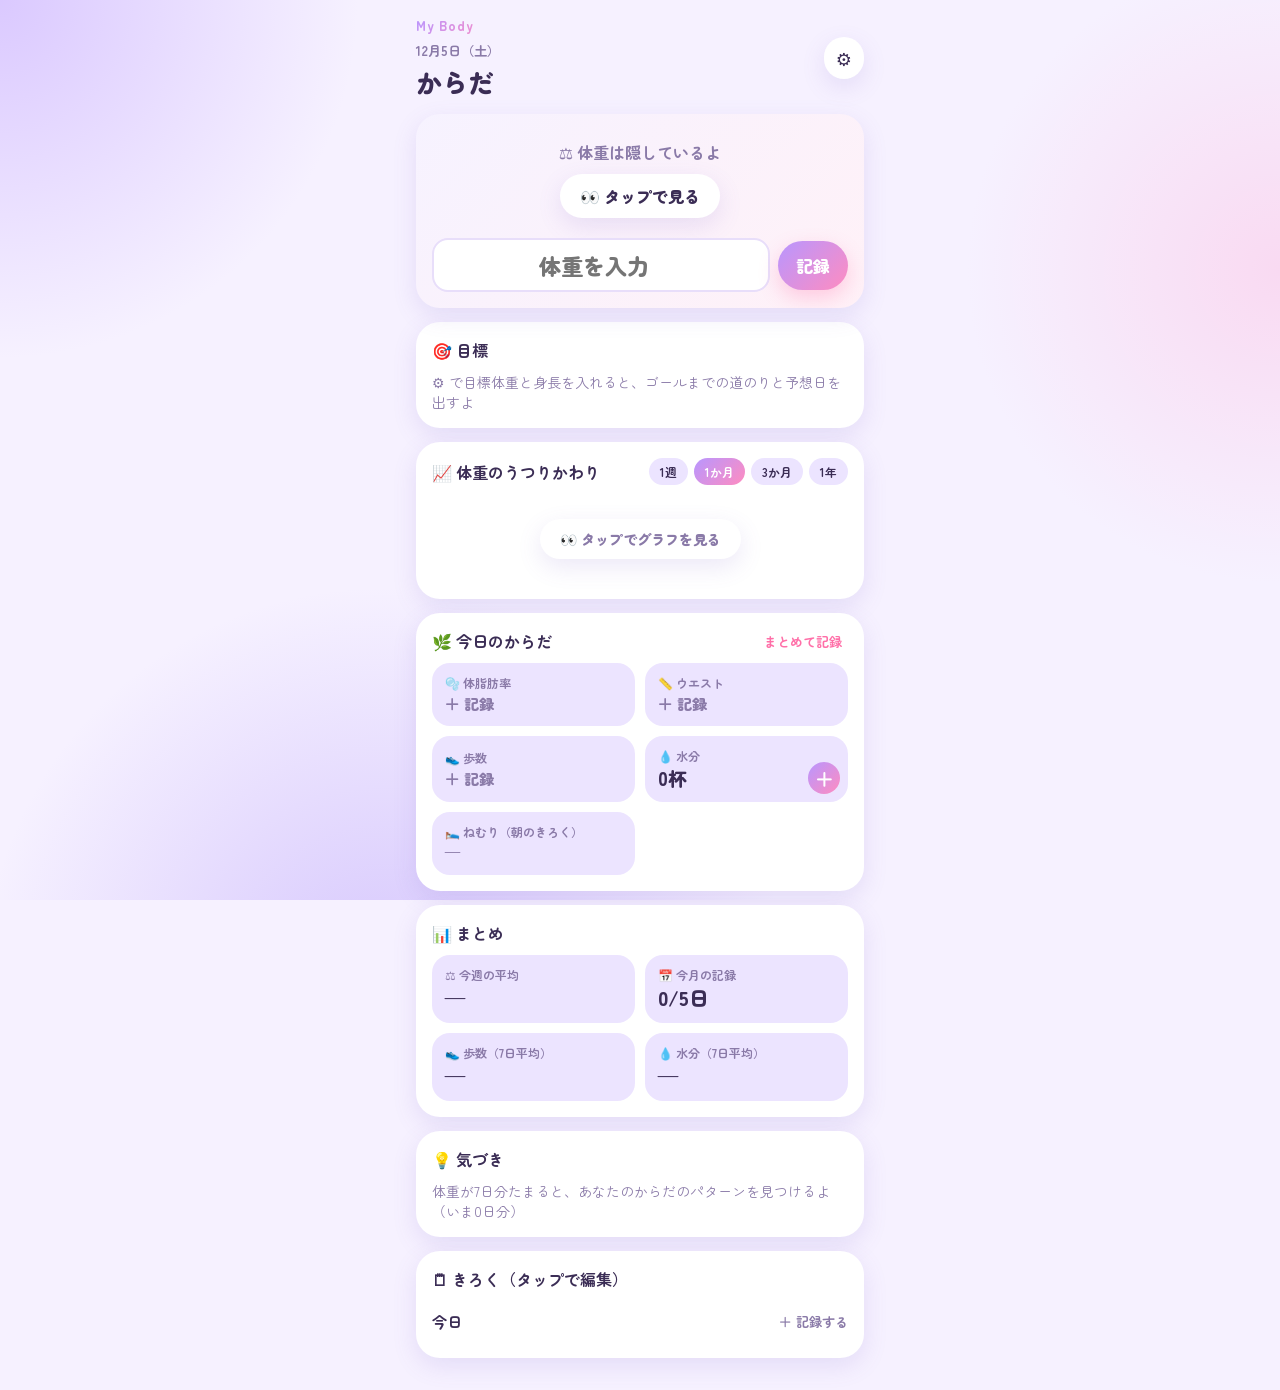
==== body.html @ db5a4a41 "Add body tab: weight tracking, goal forecast, chart, body log, period forecast Co-Authored-By: Claud" ====
<!doctype html>
<html lang="ja">
<head>
<meta charset="utf-8">
<meta name="viewport" content="width=device-width, initial-scale=1, viewport-fit=cover">
<title>からだ</title>
<link rel="preconnect" href="https://fonts.googleapis.com">
<link rel="preconnect" href="https://fonts.gstatic.com" crossorigin>
<link href="https://fonts.googleapis.com/css2?family=Zen+Maru+Gothic:wght@500;700;900&display=swap" rel="stylesheet">
<link rel="stylesheet" href="shared.css">
<style>
.hbtn{background:var(--surface);border-radius:999px;padding:8px 12px;box-shadow:var(--shadow);font-size:18px}
/* 今日の体重 */
.hero{text-align:center;position:relative;overflow:hidden}
.hero::before{content:"";position:absolute;inset:0;background:var(--grad);opacity:.12}
.hero > *{position:relative}
.wbig{font-size:52px;font-weight:900;line-height:1.1;font-variant-numeric:tabular-nums}
.wbig small{font-size:18px;color:var(--sub);margin-left:4px}
.wsub{display:flex;justify-content:center;gap:14px;flex-wrap:wrap;font-size:13px;font-weight:700;color:var(--sub);margin-top:6px}
.wsub b{color:var(--ink)}
.down{color:var(--ok)!important} .up{color:var(--warn)!important}
.hidden-box{padding:10px 0 4px}
.hidden-box p{margin:0 0 10px;font-weight:700;color:var(--sub)}
.peek{background:var(--surface);border-radius:999px;padding:10px 20px;font-weight:900;box-shadow:var(--shadow)}
.entry{display:flex;gap:8px;align-items:center;margin-top:16px}
.entry .step{width:46px;height:46px;flex:none;border-radius:50%;background:var(--surface);font-size:22px;font-weight:900;box-shadow:var(--shadow)}
.entry input{flex:1;min-width:0;text-align:center;font-size:22px;font-weight:900;border:2px solid var(--line);border-radius:16px;padding:9px;background:var(--surface);outline:none}
.entry input:focus{border-color:var(--accent)}
.entry .big{width:auto;padding:12px 18px;flex:none}
.recorded{margin-top:10px;font-size:13px;font-weight:700;color:var(--ok)}

/* 目標 */
.goalbar{height:12px;background:var(--line);border-radius:999px;overflow:hidden;margin:8px 0}
.goalbar i{display:block;height:100%;background:var(--grad);border-radius:999px}
.gline{display:flex;justify-content:space-between;font-size:13px;font-weight:700;color:var(--sub)}
.gnote{font-size:14px;font-weight:700;margin-top:8px}
.bmi{display:inline-block;background:var(--c3);border-radius:999px;padding:3px 10px;font-size:12px;font-weight:700;margin-left:6px}

/* グラフ */
.ranges{display:flex;gap:6px}
.ranges button{background:var(--c1);border-radius:999px;padding:5px 11px;font-size:12px;font-weight:700}
.ranges button.on{background:var(--grad);color:#fff}
.chart svg{width:100%;height:auto;display:block}
.chart text{font-family:inherit;font-size:10px;fill:var(--sub);font-weight:700}
.legend{display:flex;gap:12px;font-size:11px;color:var(--sub);font-weight:700;margin-top:4px}
.legend i{display:inline-block;width:14px;height:4px;border-radius:2px;vertical-align:middle;margin-right:4px}

/* 今日のからだ */
.btiles{display:grid;grid-template-columns:1fr 1fr;gap:10px}
.btile{background:var(--c1);border-radius:18px;padding:11px 13px;text-align:left;position:relative}
.btile small{color:var(--sub);font-weight:700;font-size:12px;display:block}
.btile b{font-size:19px;font-weight:900}
.btile b.none{color:var(--sub);font-size:15px}
.btile .plus{position:absolute;right:8px;bottom:8px;width:32px;height:32px;border-radius:50%;background:var(--grad);color:#fff;font-weight:900;font-size:18px}

.ins{background:var(--c1);border-radius:14px;padding:10px 12px;font-size:14px;font-weight:700;margin-bottom:8px;line-height:1.5}
.ins:last-child{margin-bottom:0}
.hist .row{cursor:pointer}
.hist .v{font-size:13px;color:var(--sub);font-weight:700;text-align:right}

.fl{display:flex;justify-content:space-between;align-items:center;gap:10px;padding:10px 0;border-bottom:1px dashed var(--line);font-weight:700;font-size:15px}
.fl.col{flex-direction:column;align-items:stretch}
.fl input{border:2px solid var(--line);border-radius:12px;padding:8px 10px;background:transparent;font-size:16px;outline:none;width:110px;text-align:right}
.fl input[type=text]{width:100%;text-align:left}
.fl input:focus{border-color:var(--accent)}
.numw{display:flex;align-items:center;gap:6px;color:var(--sub)}
.setrow{display:flex;justify-content:space-between;align-items:center;padding:12px 0;border-bottom:1px dashed var(--line);font-weight:700}
.setrow small{display:block;color:var(--sub);font-size:12px;font-weight:500}
.tog{width:52px;height:30px;border-radius:999px;background:var(--line);position:relative;flex:none;transition:background .2s}
.tog::after{content:"";position:absolute;top:3px;left:3px;width:24px;height:24px;border-radius:50%;background:#fff;transition:transform .2s;box-shadow:0 1px 3px rgba(0,0,0,.2)}
.tog.on{background:var(--pink)}
.tog.on::after{transform:translateX(22px)}
.danger{width:100%;margin-top:10px;padding:12px;color:var(--warn);font-weight:700}
.sheet h4{margin:18px 0 6px;font-size:14px;color:var(--sub)}
</style>
</head>
<body>
<div class="wrap">
  <header>
    <div><div class="brand">My Body</div><small id="date"></small><h1>からだ</h1></div>
    <button id="setBtn" class="hbtn" aria-label="設定">⚙️</button>
  </header>

  <section class="card hero" id="hero"></section>
  <section class="card mini" id="goal"></section>
  <section class="card mini">
    <h3>📈 体重のうつりかわり <span class="ranges" id="ranges"></span></h3>
    <div class="chart" id="chart"></div>
  </section>
  <section class="card mini">
    <h3>🌿 今日のからだ <button class="link" data-edit="today">まとめて記録</button></h3>
    <div class="btiles" id="btiles"></div>
  </section>
  <section class="card mini" id="period" hidden></section>
  <section class="card mini" id="summary"></section>
  <section class="card mini" id="insight"></section>
  <section class="card mini hist">
    <h3>🗒 きろく（タップで編集）</h3>
    <div id="hist"></div>
  </section>
</div>

<!-- 1日の記録 -->
<div id="editSheet" class="sheet-wrap" hidden>
  <div class="sheet">
    <h3 id="editTitle">きろく</h3>
    <div id="editForm"></div>
    <button id="editSave" class="big" style="margin-top:16px">保存</button>
  </div>
</div>

<!-- 設定 -->
<div id="setSheet" class="sheet-wrap" hidden>
  <div class="sheet">
    <h3>⚙️ からだの設定</h3>
    <div class="fl"><span>📏 身長<small style="display:block;color:var(--sub);font-size:12px">BMIの計算に使うよ</small></span><span class="numw"><input type="number" inputmode="decimal" step="0.1" id="sHeight" placeholder="160">cm</span></div>
    <div class="fl"><span>🎯 目標体重</span><span class="numw"><input type="number" inputmode="decimal" step="0.1" id="sGoal" placeholder="50.0">kg</span></div>
    <div class="setrow"><span>👀 数字をふだん隠す<small>オンにすると、タップしたときだけ体重が見える</small></span><button class="tog" id="sHide"></button></div>
    <h4>記録する項目</h4>
    <div id="sFields"></div>
    <h4>データ</h4>
    <button class="pill" id="csvBtn" style="width:100%;padding:12px">📤 からだの記録を書き出す（CSV）</button>
    <button id="setSave" class="big" style="margin-top:16px">保存</button>
  </div>
</div>

<div id="toast" class="toast"></div>

<script src="shared.js"></script>
<script>
const S_KEY = 'body:settings', R_KEY = 'body:records';
const FIELDS = [
  { k: 'fat', label: '体脂肪率', icon: '🫧', unit: '%', step: '0.1', type: 'num', ph: '25.0' },
  { k: 'waist', label: 'ウエスト', icon: '📏', unit: 'cm', step: '0.5', type: 'num', ph: '65' },
  { k: 'steps', label: '歩数', icon: '👟', unit: '歩', step: '100', type: 'num', ph: '8000' },
  { k: 'water', label: '水分', icon: '💧', unit: '杯', step: '1', type: 'count' },
  { k: 'period', label: '生理', icon: '🌸', type: 'pick', opts: ['なし', '少なめ', 'ふつう', '多め'], emo: ['⚪️', '🌸', '🌺', '🌹'] },
  { k: 'memo', label: 'メモ', icon: '✏️', type: 'text', ph: '例：外食が多かった' }
];
const DEF = { height: null, goal: null, goalFrom: null, hide: true, fields: ['fat', 'waist', 'steps', 'water', 'memo'] };
const settings = () => Object.assign({}, DEF, load(S_KEY, {}));
const recs = () => load(R_KEY, {});
const mrecs = () => load('morning:records', {});
const fieldOn = k => settings().fields.includes(k);

// 日付の計算
const parseKey = k => { const [y, m, d] = k.split('-').map(Number); return new Date(y, m - 1, d).getTime(); };
const addKey = (k, n) => { const d = new Date(parseKey(k)); d.setDate(d.getDate() + n); return dayKey(d); };
const diffDays = (a, b) => Math.round((parseKey(b) - parseKey(a)) / DAY);
const md = k => { const [, m, d] = k.split('-').map(Number); return `${m}/${d}`; };

// 体重は朝のきろく（morning:records）と同じ場所に入れる
const weightOf = k => { const m = mrecs()[k]; return m && m.weight != null ? +m.weight : null; };
function setWeight(k, w) {
  const all = mrecs(), r = all[k] || {};
  if (w == null || isNaN(w)) delete r.weight; else r.weight = Math.round(w * 10) / 10;
  all[k] = r; store('morning:records', all);
}
const weightKeys = () => Object.keys(mrecs()).filter(k => weightOf(k) != null).sort();
function avg7(k) { const a = []; for (let i = 0; i < 7; i++) { const w = weightOf(addKey(k, -i)); if (w != null) a.push(w); } return a.length ? avg(a) : null; }
function avgRange(from, to) { const a = []; for (let i = from; i <= to; i++) { const w = weightOf(keyOf(-i)); if (w != null) a.push(w); } return a.length ? avg(a) : null; }
function lastWeight() { const ks = weightKeys(); return ks.length ? { k: ks[ks.length - 1], w: weightOf(ks[ks.length - 1]) } : null; }
// ここ14日の流れ（1日あたり何kg）
function slope() {
  const p = [];
  for (let i = 0; i < 14; i++) { const w = weightOf(keyOf(-i)); if (w != null) p.push([-i, w]); }
  if (p.length < 5) return null;
  const mx = avg(p.map(x => x[0])), my = avg(p.map(x => x[1]));
  const num = p.reduce((a, [x, y]) => a + (x - mx) * (y - my), 0), den = p.reduce((a, [x]) => a + (x - mx) ** 2, 0);
  return den ? num / den : null;
}

// 隠す・見せる
let revealed = false;
const hidden = () => settings().hide && !revealed;
const fmtW = w => w == null ? '—' : hidden() ? '••.•' : w.toFixed(1);
function reveal(v) { revealed = v; render(); }
document.addEventListener('visibilitychange', () => { if (document.hidden) revealed = false; });

// ---------- 今日の体重 ----------
function renderHero() {
  const s = settings(), w = weightOf(today()), lw = lastWeight();
  const prev = (() => { for (let i = 1; i < 30; i++) { const x = weightOf(keyOf(-i)); if (x != null) return x; } return null; })();
  let html = '';
  if (hidden()) {
    html = `<div class="hidden-box"><p>⚖️ 体重は隠しているよ ${w != null ? '・ 今日は記録ずみ ✓' : ''}</p><button class="peek" data-act="peek">👀 タップで見る</button></div>`;
  } else if (w != null || lw) {
    const cur = w != null ? w : lw.w, a7 = avg7(today());
    const d = w != null && prev != null ? Math.round((w - prev) * 10) / 10 : null;
    let bmi = '';
    if (s.height) { const b = cur / ((s.height / 100) ** 2); bmi = `<span class="bmi">BMI ${b.toFixed(1)}（${b < 18.5 ? 'やせ' : b < 25 ? 'ふつう' : '高め'}）</span>`; }
    html = `<div class="wbig">${cur.toFixed(1)}<small>kg</small></div>
      <div class="wsub">${w == null ? `<span>${md(lw.k)}の記録</span>` : ''}${d != null ? `<span>前回より <b class="${d < 0 ? 'down' : d > 0 ? 'up' : ''}">${d > 0 ? '+' : ''}${d.toFixed(1)}</b></span>` : ''}
      ${a7 != null ? `<span>7日平均 <b>${a7.toFixed(1)}</b></span>` : ''}</div>${bmi ? `<div style="margin-top:6px">${bmi}</div>` : ''}
      ${s.hide ? '<button class="link" data-act="hide" style="margin-top:8px">🙈 隠す</button>' : ''}`;
  } else html = '<p class="muted" style="padding:8px 0">はじめての体重を記録しよう⚖️</p>';
  const val = hidden() ? null : w != null ? w : lw ? lw.w : null;
  html += `<div class="entry">
    ${hidden() ? '' : '<button class="step" data-step="-0.1">−</button>'}
    <input type="number" inputmode="decimal" step="0.1" id="wIn" placeholder="${hidden() ? '体重を入力' : '52.0'}" value="${val != null ? val.toFixed(1) : ''}">
    ${hidden() ? '' : '<button class="step" data-step="0.1">＋</button>'}
    <button class="big" id="wSave">${w != null ? '更新' : '記録'}</button></div>`;
  if (w != null) html += '<div class="recorded">✓ 今日の体重は記録ずみ（+5pt）</div>';
  $('#hero').innerHTML = html;
}

// ---------- 目標 ----------
function renderGoal() {
  const s = settings(), lw = lastWeight();
  if (!s.goal) { $('#goal').innerHTML = '<h3>🎯 目標</h3><p class="muted">⚙️ で目標体重と身長を入れると、ゴールまでの道のりと予想日を出すよ</p>'; return; }
  if (!lw) { $('#goal').innerHTML = `<h3>🎯 目標 ${fmtW(s.goal)}kg</h3><p class="muted">体重を記録すると、ここに進み具合が出るよ</p>`; return; }
  const cur = avg7(lw.k) || lw.w, from = s.goalFrom || cur;
  const total = from - s.goal, done = from - cur;
  const pct = total ? Math.max(0, Math.min(100, Math.round(done / total * 100))) : 100;
  const left = Math.round((cur - s.goal) * 10) / 10;
  const sl = slope();
  let note = '';
  if (Math.abs(left) < 0.2) note = '🎉 目標に到着！おめでとう！';
  else if (sl != null && Math.abs(sl) > 0.005 && Math.sign(sl) === Math.sign(s.goal - cur)) {
    const days = Math.round((s.goal - cur) / sl), dt = new Date(sod(days));
    note = days < 400 ? `🔮 このペースだと <b>${dt.getMonth() + 1}月${dt.getDate()}日ごろ</b> に目標に届きそう（あと${days}日）` : '🔮 ゆっくり近づいてるよ。この調子で';
  } else if (sl != null) note = '🌿 ここ2週間は横ばい〜逆向き。あせらず、続けることが大事だよ';
  else note = '🔮 5日以上記録すると、目標に届く日を予想するよ';
  $('#goal').innerHTML = `<h3>🎯 目標 ${fmtW(s.goal)}kg</h3>
    <div class="goalbar"><i style="width:${pct}%"></i></div>
    <div class="gline"><span>スタート ${fmtW(from)}</span><span>${pct}%</span><span>あと ${hidden() ? '•.•' : Math.abs(left).toFixed(1)}kg</span></div>
    <div class="gnote">${note}</div>`;
}

// ---------- グラフ ----------
const RANGES = [['w', '1週', 7], ['m', '1か月', 30], ['q', '3か月', 90], ['y', '1年', 365]];
let range = load('body:range', 'm');
function renderChart() {
  $('#ranges').innerHTML = RANGES.map(([k, l]) => `<button data-range="${k}" class="${k === range ? 'on' : ''}">${l}</button>`).join('');
  if (hidden()) { $('#chart').innerHTML = '<p class="muted" style="text-align:center;padding:24px 0"><button class="peek" data-act="peek">👀 タップでグラフを見る</button></p>'; return; }
  const N = RANGES.find(r => r[0] === range)[2];
  const pts = [];
  for (let i = N - 1; i >= 0; i--) { const k = keyOf(-i), w = weightOf(k); if (w != null) pts.push({ x: N - 1 - i, w, k }); }
  if (pts.length < 2) { $('#chart').innerHTML = '<p class="muted">2日以上記録するとグラフが出るよ</p>'; return; }
  const av = pts.map(p => ({ x: p.x, w: avg7(p.k) }));
  let mn = Math.min(...pts.map(p => p.w)), mx = Math.max(...pts.map(p => p.w));
  const g = settings().goal;
  if (g && Math.abs(g - (mn + mx) / 2) < 6) { mn = Math.min(mn, g); mx = Math.max(mx, g); }
  mn -= .3; mx += .3;
  const W = 320, H = 170, L = 34, R = 8, T = 10, B = 22;
  const X = x => L + x / (N - 1) * (W - L - R), Y = w => T + (mx - w) / (mx - mn) * (H - T - B);
  let svg = `<svg viewBox="0 0 ${W} ${H}"><defs><linearGradient id="lg" x1="0" x2="1"><stop offset="0" stop-color="#b896ff"/><stop offset="1" stop-color="#ff8cc0"/></linearGradient></defs>`;
  for (let i = 0; i <= 2; i++) {
    const v = mn + (mx - mn) * i / 2, y = Y(v);
    svg += `<line x1="${L}" x2="${W - R}" y1="${y}" y2="${y}" stroke="var(--line)" stroke-width="1"/><text x="${L - 4}" y="${y + 3}" text-anchor="end">${v.toFixed(1)}</text>`;
  }
  if (g && g >= mn && g <= mx) svg += `<line x1="${L}" x2="${W - R}" y1="${Y(g)}" y2="${Y(g)}" stroke="#3bb88a" stroke-width="1.5" stroke-dasharray="5 4"/><text x="${W - R}" y="${Y(g) - 4}" text-anchor="end" style="fill:#3bb88a">目標</text>`;
  if (N <= 90) pts.forEach(p => { svg += `<circle cx="${X(p.x)}" cy="${Y(p.w)}" r="${N <= 30 ? 3 : 2}" fill="#ff8cc0" opacity=".45"/>`; });
  svg += `<path d="${av.map((p, i) => (i ? 'L' : 'M') + X(p.x).toFixed(1) + ' ' + Y(p.w).toFixed(1)).join(' ')}" fill="none" stroke="url(#lg)" stroke-width="3" stroke-linecap="round" stroke-linejoin="round"/>`;
  const last = pts[pts.length - 1];
  svg += `<circle cx="${X(last.x)}" cy="${Y(last.w)}" r="4.5" fill="#ff6fa8"/>`;
  [0, Math.floor((N - 1) / 2), N - 1].forEach((x, i) => { svg += `<text x="${X(x)}" y="${H - 6}" text-anchor="${['start', 'middle', 'end'][i]}">${md(keyOf(-(N - 1 - x)))}</text>`; });
  svg += '</svg>';
  $('#chart').innerHTML = svg + '<div class="legend"><span><i style="background:#ff8cc0;opacity:.5"></i>毎日の体重</span><span><i style="background:linear-gradient(90deg,#b896ff,#ff8cc0)"></i>7日平均（ならした線）</span></div>';
}

// ---------- 今日のからだ ----------
function renderTiles() {
  const r = recs()[today()] || {}, m = mrecs()[today()] || {};
  const tiles = [];
  FIELDS.filter(f => fieldOn(f.k) && f.k !== 'memo').forEach(f => {
    const v = r[f.k];
    if (f.type === 'count') tiles.push(`<div class="btile"><small>${f.icon} ${f.label}</small><b>${v || 0}${f.unit}</b><button class="plus" data-water="1" aria-label="1杯ふやす">＋</button></div>`);
    else if (f.type === 'pick') tiles.push(`<button class="btile" data-edit="today"><small>${f.icon} ${f.label}</small><b class="${v == null ? 'none' : ''}">${v == null ? '—' : f.emo[v] + ' ' + f.opts[v]}</b></button>`);
    else tiles.push(`<button class="btile" data-edit="today"><small>${f.icon} ${f.label}</small><b class="${v == null ? 'none' : ''}">${v == null ? '＋ 記録' : (f.k === 'steps' ? Number(v).toLocaleString() : v) + f.unit}</b></button>`);
  });
  const sh = sleepH(m);
  tiles.push(`<div class="btile"><small>🛌 ねむり（朝のきろく）</small><b class="${sh == null ? 'none' : ''}">${sh == null ? '—' : sh.toFixed(1) + '時間'}</b></div>`);
  $('#btiles').innerHTML = tiles.join('');
}

// ---------- 生理 ----------
function periodInfo() {
  const r = recs(), on = k => r[k] && r[k].period > 0;
  const ks = Object.keys(r).filter(on).sort();
  if (!ks.length) return null;
  const starts = ks.filter(k => !on(addKey(k, -1)));
  const cycles = starts.slice(1).map((k, i) => diffDays(starts[i], k)).filter(d => d >= 20 && d <= 45);
  const len = cycles.length ? Math.round(avg(cycles)) : 28;
  const last = starts[starts.length - 1], next = addKey(last, len);
  const dayN = diffDays(last, today()) + 1;
  const ongoing = on(today()) || (on(addKey(today(), -1)) && dayN <= 8);
  return { last, next, len, dayN, ongoing, until: diffDays(today(), next), guess: !cycles.length };
}
function renderPeriod() {
  if (!fieldOn('period')) { $('#period').hidden = true; return; }
  $('#period').hidden = false;
  const p = periodInfo();
  if (!p) { $('#period').innerHTML = '<h3>🌸 生理</h3><p class="muted">「今日のからだ」から記録すると、次の予定日を予想するよ</p>'; return; }
  $('#period').innerHTML = `<h3>🌸 生理</h3>` + (p.ongoing ? `<p class="gnote">いま ${p.dayN}日目。あたたかくして、むりしないでね</p>` : '')
    + `<p class="gnote">次の予定：<b>${md(p.next)}ごろ</b>（${p.until > 0 ? `あと${p.until}日` : p.until === 0 ? '今日' : `${-p.until}日すぎ`}）</p>`
    + `<p class="muted" style="font-size:12px">${p.guess ? '周期は28日として予想中（2回記録すると、あなたの周期で予想するよ）' : `あなたの平均周期：${p.len}日`}</p>`;
}

// ---------- まとめ ----------
function renderSummary() {
  const tw = avgRange(0, 6), lw = avgRange(7, 13);
  const now = new Date(), mKeys = [];
  for (let d = 1; d <= now.getDate(); d++) mKeys.push(dayKey(new Date(now.getFullYear(), now.getMonth(), d)));
  const mw = mKeys.map(weightOf).filter(x => x != null);
  const r = recs();
  const st = []; for (let i = 0; i < 7; i++) { const v = (r[keyOf(-i)] || {}).steps; if (v != null) st.push(+v); }
  const wa = []; for (let i = 0; i < 7; i++) { const v = (r[keyOf(-i)] || {}).water; if (v) wa.push(+v); }
  const diff = tw != null && lw != null ? tw - lw : null;
  const tiles = [
    ['⚖️ 今週の平均', tw != null ? fmtW(tw) + 'kg' : '—', diff != null && !hidden() ? `<small class="${diff < 0 ? 'down' : diff > 0 ? 'up' : ''}">先週より ${diff > 0 ? '+' : ''}${diff.toFixed(1)}</small>` : ''],
    ['📅 今月の記録', `${mw.length}/${now.getDate()}日`, mw.length ? `<small>平均 ${fmtW(avg(mw))}kg</small>` : '']
  ];
  if (fieldOn('steps')) tiles.push(['👟 歩数（7日平均）', st.length ? Math.round(avg(st)).toLocaleString() + '歩' : '—', '']);
  if (fieldOn('water')) tiles.push(['💧 水分（7日平均）', wa.length ? avg(wa).toFixed(1) + '杯' : '—', '']);
  $('#summary').innerHTML = '<h3>📊 まとめ</h3><div class="tiles">' + tiles.map(([l, v, x]) => `<div class="tile"><small>${l}</small><b>${v}</b>${x}</div>`).join('') + '</div>';
}

// ---------- 気づき ----------
function bodyInsights() {
  const out = [], ks = weightKeys();
  if (ks.length < 7) return { list: out, n: ks.length };
  const tw = avgRange(0, 6), lw = avgRange(7, 13);
  if (tw != null && lw != null) {
    const d = tw - lw;
    out.push(d <= -.2 ? `📉 先週より平均 ${hidden() ? '' : (-d).toFixed(1) + 'kg '}減ってるよ。いい流れ！`
      : d >= .2 ? `📈 先週より平均 ${hidden() ? '' : d.toFixed(1) + 'kg '}増えてるよ。むりせず、ゆるっと整えよう`
      : '➖ 先週とほぼ同じ。安定してるね');
  }
  // 曜日のくせ
  const dev = {};
  ks.slice(-90).forEach(k => { const a = avg7(k); if (a == null) return; const w = new Date(parseKey(k)).getDay(); (dev[w] = dev[w] || []).push(weightOf(k) - a); });
  let best = null;
  Object.keys(dev).forEach(w => { if (dev[w].length >= 3) { const v = avg(dev[w]); if (!best || v > best.v) best = { w, v }; } });
  if (best && best.v >= .25) out.push(`🗓 ${WD[best.w]}曜日は体重が高めに出やすいよ。前の日の過ごし方の影響かも`);
  // 歩数・ねむりと次の日の体重
  const r = recs(), mr = mrecs(), hi = [], lo = [], sh = [], sl = [];
  ks.forEach(k => {
    const n = addKey(k, 1), w0 = weightOf(k), w1 = weightOf(n);
    if (w1 == null) return;
    const ch = w1 - w0, steps = (r[k] || {}).steps;
    if (steps != null) (steps >= 8000 ? hi : lo).push(ch);
    const s = sleepH(mr[n]);
    if (s != null) (s >= 7 ? sh : sl).push(ch);
  });
  if (hi.length >= 3 && lo.length >= 3 && avg(hi) - avg(lo) <= -.15) out.push('👟 8000歩以上歩いた日の次の日は、体重が下がりやすいみたい');
  if (sh.length >= 3 && sl.length >= 3 && avg(sh) - avg(sl) <= -.15) out.push('🛌 7時間以上ねむれた日は、体重が下がりやすいみたい。ねむりも大事！');
  // 記録の続き
  let streak = 0; while (weightOf(keyOf(-streak)) != null) streak++;
  if (streak >= 3) out.push(`🔥 ${streak}日連続で記録してる！はかり続けるだけで、整いやすくなるよ`);
  return { list: out.slice(0, 4), n: ks.length };
}
function renderInsight() {
  const { list, n } = bodyInsights();
  $('#insight').innerHTML = '<h3>💡 気づき</h3>' + (list.length ? list.map(x => `<div class="ins">${x}</div>`).join('')
    : `<p class="muted">体重が7日分たまると、あなたのからだのパターンを見つけるよ（いま${n}日分）</p>`);
}

// ---------- きろく一覧 ----------
function renderHist() {
  const r = recs(), rows = [];
  for (let i = 0; i < 30; i++) {
    const k = keyOf(-i), w = weightOf(k), x = r[k] || {};
    const bits = [];
    if (w != null) bits.push('⚖️' + fmtW(w));
    if (x.fat != null && fieldOn('fat')) bits.push('🫧' + x.fat + '%');
    if (x.steps != null && fieldOn('steps')) bits.push('👟' + Number(x.steps).toLocaleString());
    if (x.water && fieldOn('water')) bits.push('💧' + x.water);
    if (x.period > 0 && fieldOn('period')) bits.push('🌸');
    if (!bits.length && i > 0) continue;
    rows.push(`<div class="row" data-edit="${k}"><div class="t">${i === 0 ? '今日' : dateLabel(k)}</div><div class="v">${bits.join(' ') || '＋ 記録する'}</div></div>`);
  }
  $('#hist').innerHTML = rows.join('');
}

// ---------- 1日の記録シート ----------
let editKey = null;
function openEdit(k) {
  editKey = k;
  const r = recs()[k] || {}, w = weightOf(k);
  $('#editTitle').textContent = (k === today() ? '今日' : dateLabel(k)) + 'のからだ';
  let html = `<label class="fl"><span>⚖️ 体重</span><span class="numw"><input type="number" inputmode="decimal" step="0.1" data-k="weight" value="${w != null && !hidden() ? w : ''}" placeholder="${w != null && hidden() ? '記録ずみ（隠し中）' : '52.0'}">kg</span></label>`;
  FIELDS.filter(f => fieldOn(f.k)).forEach(f => {
    const v = r[f.k];
    if (f.type === 'num' || f.type === 'count') html += `<label class="fl"><span>${f.icon} ${f.label}</span><span class="numw"><input type="number" inputmode="decimal" step="${f.step}" data-k="${f.k}" value="${v != null ? v : ''}" placeholder="${f.ph || 0}">${f.unit}</span></label>`;
    else if (f.type === 'pick') html += `<div class="fl col"><span>${f.icon} ${f.label}</span><div class="seg" data-k="${f.k}">${f.opts.map((o, i) => `<button type="button" data-v="${i}" class="${v === i ? 'on' : ''}">${f.emo[i]}<small>${o}</small></button>`).join('')}</div></div>`;
    else html += `<label class="fl col"><span>${f.icon} ${f.label}</span><input type="text" data-k="${f.k}" value="${esc(v || '')}" placeholder="${f.ph}"></label>`;
  });
  $('#editForm').innerHTML = html;
  $('#editSheet').hidden = false;
}
$('#editForm').addEventListener('click', e => {
  const b = e.target.closest('.seg button'); if (!b) return;
  const was = b.classList.contains('on');
  b.parentNode.querySelectorAll('button').forEach(x => x.classList.remove('on'));
  if (!was) b.classList.add('on');
});
$('#editSave').addEventListener('click', () => {
  const all = recs(), r = Object.assign({}, all[editKey] || {});
  $('#editForm').querySelectorAll('input[data-k]').forEach(inp => {
    const k = inp.dataset.k, v = inp.value.trim();
    if (k === 'weight') { if (v) setWeight(editKey, parseFloat(v)); return; }   // 空欄（隠し中）は変えない
    if (!v) { delete r[k]; return; }
    if (inp.type === 'number') { const n = parseFloat(v); if (isNaN(n)) delete r[k]; else r[k] = n; } else r[k] = v;
  });
  $('#editForm').querySelectorAll('.seg').forEach(s => { const on = s.querySelector('.on'); if (on) r[s.dataset.k] = +on.dataset.v; else delete r[s.dataset.k]; });
  all[editKey] = r; store(R_KEY, all);
  $('#editSheet').hidden = true; toast('記録したよ 🌿'); render();
});

// ---------- 設定 ----------
let sHide = true;
function openSettings() {
  const s = settings();
  $('#sHeight').value = s.height || ''; $('#sGoal').value = s.goal || '';
  sHide = s.hide; $('#sHide').classList.toggle('on', sHide);
  $('#sFields').innerHTML = FIELDS.map(f => `<div class="setrow"><span>${f.icon} ${f.label}</span><button class="tog${s.fields.includes(f.k) ? ' on' : ''}" data-f="${f.k}"></button></div>`).join('');
  $('#setSheet').hidden = false;
}
$('#sHide').addEventListener('click', () => { sHide = !sHide; $('#sHide').classList.toggle('on', sHide); });
$('#sFields').addEventListener('click', e => { const b = e.target.closest('[data-f]'); if (b) b.classList.toggle('on'); });
$('#setSave').addEventListener('click', () => {
  const s = settings();
  const h = parseFloat($('#sHeight').value), g = parseFloat($('#sGoal').value);
  s.height = isNaN(h) ? null : h;
  const newGoal = isNaN(g) ? null : g;
  if (newGoal !== s.goal) { const lw = lastWeight(); s.goalFrom = lw ? Math.round((avg7(lw.k) || lw.w) * 10) / 10 : null; }
  s.goal = newGoal;
  s.hide = sHide;
  s.fields = [...$('#sFields').querySelectorAll('.tog.on')].map(b => b.dataset.f);
  store(S_KEY, s);
  $('#setSheet').hidden = true; render(); toast('設定したよ');
});
$('#csvBtn').addEventListener('click', async () => {
  const r = recs(), m = mrecs();
  const keys = [...new Set([...Object.keys(r), ...weightKeys()])].sort();
  const rows = [['日付', '体重kg', '体脂肪率%', 'ウエストcm', '歩数', '水分杯', '生理', 'ねむり時間', 'メモ']];
  keys.forEach(k => { const x = r[k] || {}, s = sleepH(m[k]); rows.push([k, weightOf(k) ?? '', x.fat ?? '', x.waist ?? '', x.steps ?? '', x.water ?? '', x.period != null ? FIELDS[4].opts[x.period] : '', s != null ? s.toFixed(1) : '', (x.memo || '').replace(/[",\n]/g, ' ')]); });
  const csv = '﻿' + rows.map(r => r.join(',')).join('\n');
  const name = `karada-${today()}.csv`;
  const file = new File([csv], name, { type: 'text/csv' });
  try { if (navigator.canShare && navigator.canShare({ files: [file] })) { await navigator.share({ files: [file], title: 'からだの記録' }); return; } } catch (e) { if (e.name === 'AbortError') return; }
  const a = document.createElement('a'); a.href = URL.createObjectURL(file); a.download = name; document.body.appendChild(a); a.click(); a.remove();
});

// ---------- 操作 ----------
document.body.addEventListener('click', e => {
  const a = e.target.closest('[data-act]'), act = a && a.dataset.act;
  if (act === 'peek') reveal(true);
  if (act === 'hide') reveal(false);
  const st = e.target.closest('[data-step]');
  if (st) { const inp = $('#wIn'); const base = parseFloat(inp.value) || (lastWeight() || { w: 50 }).w; inp.value = (base + +st.dataset.step).toFixed(1); }
  if (e.target.closest('#wSave')) {
    const v = parseFloat($('#wIn').value);
    if (isNaN(v) || v < 20 || v > 300) { toast('体重を入れてね'); return; }
    const first = weightOf(today()) == null;
    setWeight(today(), v);
    toast(first ? '⚖️ 記録したよ +5pt' : '⚖️ 更新したよ');
    try { navigator.vibrate && navigator.vibrate(20); } catch (x) {}
    render(); checkLevelUp();
  }
  const rg = e.target.closest('[data-range]');
  if (rg) { range = rg.dataset.range; store('body:range', range); renderChart(); }
  if (e.target.closest('[data-water]')) {
    const all = recs(), r = all[today()] || {};
    r.water = (r.water || 0) + 1; all[today()] = r; store(R_KEY, all);
    toast(`💧 ${r.water}杯め！`); renderTiles(); renderSummary();
  }
  const ed = e.target.closest('[data-edit]');
  if (ed) openEdit(ed.dataset.edit === 'today' ? today() : ed.dataset.edit);
});
document.body.addEventListener('keydown', e => { if (e.target.id === 'wIn' && e.key === 'Enter') $('#wSave').click(); });
$('#setBtn').addEventListener('click', openSettings);
document.querySelectorAll('.sheet-wrap').forEach(w => w.addEventListener('click', e => { if (e.target === w) w.hidden = true; }));

function render() {
  const d = new Date();
  $('#date').textContent = `${d.getMonth() + 1}月${d.getDate()}日（${WD[d.getDay()]}）`;
  renderHero(); renderGoal(); renderChart(); renderTiles(); renderPeriod(); renderSummary(); renderInsight(); renderHist();
}
onDataChange(() => { if (document.activeElement && document.activeElement.id === 'wIn') return; render(); });
render();
</script>
</body>
</html>
---- shared.css ----
/* today.html と night.html で共通の見た目（morning.html と同じ色・形） */
:root{
  --bg:#f6f1ff; --surface:#ffffff; --ink:#3b2d55; --sub:#8a7aa8; --line:#e8defa;
  --accent:#a98bff; --pink:#ff6fa8; --warn:#ff7a90; --ok:#3bb88a; --star:#ffb020;
  --grad:linear-gradient(135deg,#b896ff 0%,#ff8cc0 100%);
  --c0:#ffe3ef; --c1:#ece4ff; --c2:#ffe9dc; --c3:#dff6ec; --c4:#fff4cf;
  --shadow:0 8px 24px rgba(120,90,200,.14);
  --blob1:rgba(196,168,255,.55); --blob2:rgba(165,135,250,.40); --blob3:rgba(255,180,220,.38);
}
@media (prefers-color-scheme:dark){
  :root{
    --bg:#1b1528; --surface:#2a2136; --ink:#f1eaff; --sub:#b3a5cf; --line:#3b2f4d; --ok:#6fd6ae;
    --c0:#4a2a3d; --c1:#382c55; --c2:#4a3328; --c3:#24443a; --c4:#4a4226;
    --shadow:0 8px 24px rgba(0,0,0,.35);
    --blob1:rgba(120,90,200,.35); --blob2:rgba(90,70,170,.30); --blob3:rgba(200,90,150,.22);
  }
}
*{box-sizing:border-box;-webkit-tap-highlight-color:transparent}
html,body{margin:0}
body{
  font-family:'Zen Maru Gothic',system-ui,sans-serif; color:var(--ink); background:var(--bg);
  background-image:
    radial-gradient(40vmax 40vmax at 0% 0%,var(--blob1),transparent 70%),
    radial-gradient(35vmax 35vmax at 100% 30%,var(--blob3),transparent 70%),
    radial-gradient(45vmax 45vmax at 30% 110%,var(--blob2),transparent 70%);
  background-attachment:fixed; min-height:100vh;
}
body.night{
  --bg:#efe9ff;
  background-image:
    radial-gradient(40vmax 40vmax at 100% 0%,rgba(150,130,255,.45),transparent 70%),
    radial-gradient(45vmax 45vmax at 0% 100%,rgba(255,170,210,.35),transparent 70%);
}
@media (prefers-color-scheme:dark){ body.night{--bg:#171226} }
button{font:inherit;color:inherit;border:0;background:none;cursor:pointer}
input,textarea{font:inherit;color:var(--ink)}
[hidden]{display:none!important}
.wrap{max-width:480px;margin:0 auto;padding:calc(16px + env(safe-area-inset-top)) 16px calc(32px + env(safe-area-inset-bottom))}

header{display:flex;justify-content:space-between;align-items:center;margin-bottom:14px}
.brand{font-weight:900;font-size:13px;letter-spacing:.06em;background:var(--grad);-webkit-background-clip:text;background-clip:text;color:transparent;margin-bottom:2px}
header small{color:var(--sub);font-weight:700}
header h1{margin:2px 0 0;font-size:26px;font-weight:900}

.card{background:var(--surface);border-radius:24px;box-shadow:var(--shadow);padding:16px}
.mini{margin-top:14px}
.mini h3{margin:0 0 10px;font-size:16px;display:flex;justify-content:space-between;align-items:center;gap:8px}
.link{font-size:13px;color:var(--pink);font-weight:700;flex:none}
.muted{color:var(--sub);font-size:14px;margin:0}
.big{background:var(--grad);color:#fff;font-weight:900;font-size:17px;border-radius:999px;padding:13px 24px;width:100%;box-shadow:0 8px 20px rgba(255,111,168,.3);transition:transform .12s}
.big:active{transform:scale(.96)}
.pill{background:var(--c1);border-radius:999px;padding:6px 12px;font-size:13px;font-weight:700;flex:none}
.pill.go{background:var(--grad);color:#fff}
.tin{border:2px solid var(--line);border-radius:14px;padding:10px 12px;background:transparent;font-size:16px;outline:none;min-width:0}
.tin:focus{border-color:var(--accent)}

/* キャラ */
.pet{display:flex;gap:14px;align-items:center;position:relative;overflow:hidden}
.pet::before{content:"";position:absolute;inset:0;background:var(--grad);opacity:.12}
.pet > *{position:relative}
.pet-face{width:84px;height:84px;flex:none;border-radius:50%;background:var(--surface);display:grid;place-items:center;font-size:48px;box-shadow:var(--shadow)}
.pet-body{flex:1;min-width:0}
.pet-name{font-weight:900;font-size:16px}
.pet-name small{color:var(--sub);font-weight:700;font-size:12px;margin-left:4px}
.pet-bar{height:9px;background:var(--line);border-radius:999px;overflow:hidden;margin:6px 0 4px}
.pet-bar i{display:block;height:100%;background:var(--grad);border-radius:999px}
.pet-xp{font-size:12px;color:var(--sub);font-weight:700}
.bubble{margin-top:8px;background:var(--surface);border-radius:14px;padding:7px 11px;font-size:13px;font-weight:700;position:relative}
.bubble::before{content:"";position:absolute;left:-6px;top:10px;border:6px solid transparent;border-right-color:var(--surface);border-left:0}

/* 行 */
.row{display:flex;align-items:center;gap:10px;padding:10px 0;border-bottom:1px dashed var(--line)}
.row:last-child{border-bottom:0}
.row .t{flex:1;min-width:0;font-weight:700;font-size:15px;overflow:hidden;text-overflow:ellipsis}
.row .t small{display:block;color:var(--sub);font-size:12px;font-weight:700}
.row.done .t{text-decoration:line-through;color:var(--sub)}
.chk{width:34px;height:34px;flex:none;border-radius:50%;border:2.5px solid var(--accent);display:grid;place-items:center;font-weight:900;color:#fff}
.row.done .chk{background:var(--ok);border-color:var(--ok)}
.rank{font-size:22px;flex:none}

/* タイル */
.tiles{display:grid;grid-template-columns:1fr 1fr;gap:10px}
.tile{background:var(--c1);border-radius:18px;padding:11px 13px}
.tile small{color:var(--sub);font-weight:700;font-size:12px;display:block}
.tile b{font-size:20px;font-weight:900}

/* 4段階えらび */
.seg{display:flex;gap:6px}
.seg button{flex:1;padding:8px 0;border-radius:14px;background:var(--c1);font-size:22px;line-height:1.2}
.seg button small{display:block;font-size:11px;color:var(--sub)}
.seg button.on{background:var(--grad)} .seg button.on small{color:#fff}

/* シート */
.sheet-wrap{position:fixed;inset:0;z-index:30;background:rgba(40,20,70,.35);display:flex;align-items:flex-end;justify-content:center}
.sheet{background:var(--surface);width:100%;max-width:480px;max-height:88vh;overflow-y:auto;border-radius:26px 26px 0 0;padding:20px 18px calc(22px + env(safe-area-inset-bottom));animation:up .22s ease}
@keyframes up{from{transform:translateY(40px);opacity:0}}
.sheet h3{margin:0 0 6px;text-align:center}
.sheet .muted{text-align:center;margin-bottom:12px}

.toast{position:fixed;left:50%;bottom:calc(24px + env(safe-area-inset-bottom));transform:translateX(-50%);background:var(--ink);color:var(--bg);padding:10px 18px;border-radius:999px;font-size:14px;font-weight:700;z-index:50;opacity:0;transition:opacity .2s;pointer-events:none;max-width:90vw;text-align:center}
.toast.show{opacity:1}
.conf{position:fixed;top:-20px;width:10px;height:14px;border-radius:3px;z-index:60;pointer-events:none;animation:fall linear forwards}
@keyframes fall{to{transform:translateY(110vh) rotate(720deg)}}
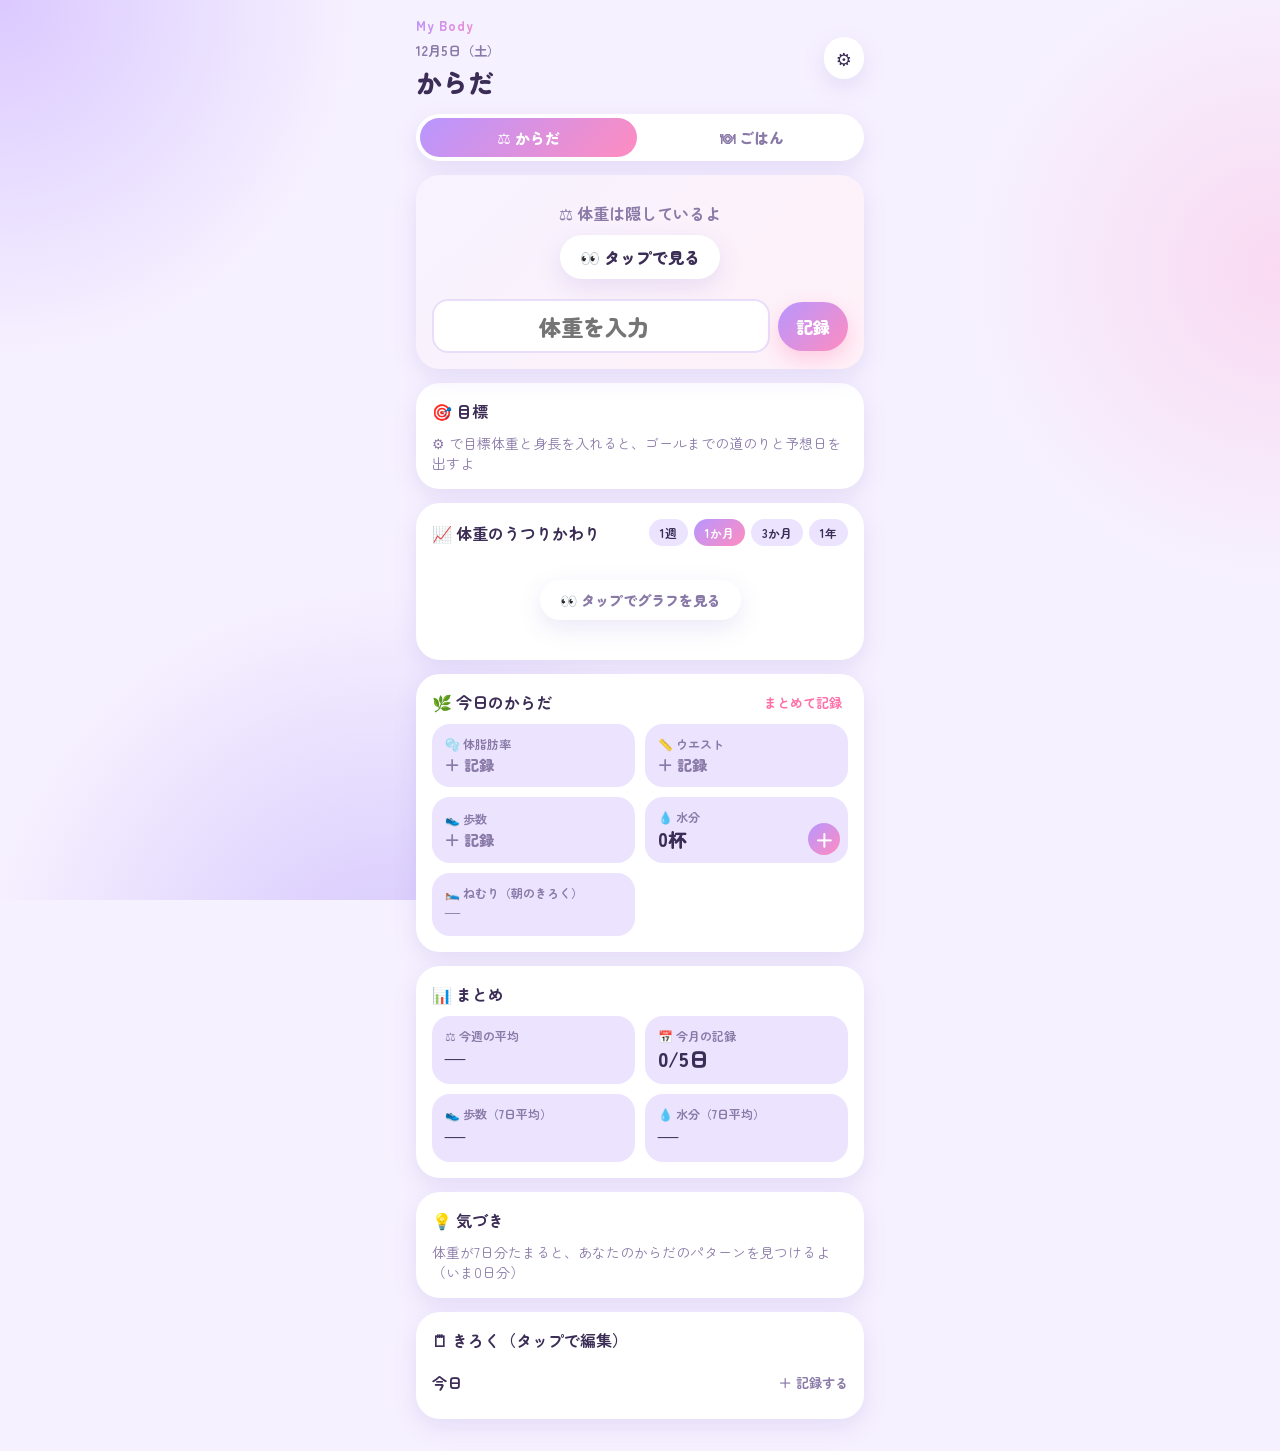
==== commit fb74222d: "Add meal logging with calories and PFC to the body tab Co-Authored-By: Claude Opus 5.5 <noreply@anth" ====
--- a/body.html
+++ b/body.html
@@ -72,6 +72,70 @@
 .tog.on::after{transform:translateX(22px)}
 .danger{width:100%;margin-top:10px;padding:12px;color:var(--warn);font-weight:700}
 .sheet h4{margin:18px 0 6px;font-size:14px;color:var(--sub)}
+
+/* からだ／ごはん の切り替え */
+.views{display:flex;gap:6px;background:var(--surface);border-radius:999px;padding:4px;box-shadow:var(--shadow);margin-bottom:14px}
+.views button{flex:1;padding:9px 0;border-radius:999px;font-weight:900;font-size:15px;color:var(--sub)}
+.views button.on{background:var(--grad);color:#fff}
+
+/* ごはん */
+.daynav{display:flex;align-items:center;justify-content:center;gap:16px;margin-bottom:12px}
+.daynav button{width:36px;height:36px;border-radius:50%;background:var(--surface);box-shadow:var(--shadow);font-weight:900;font-size:16px}
+.daynav button:disabled{opacity:.3}
+.daynav b{min-width:120px;text-align:center}
+.kc{font-size:44px;font-weight:900;line-height:1.1;font-variant-numeric:tabular-nums}
+.kc small{font-size:16px;color:var(--sub);margin-left:4px}
+.kleft{font-size:14px;font-weight:700;color:var(--sub);margin:2px 0 10px}
+.kleft b{color:var(--pink)} .kleft .over{color:var(--warn)}
+.bar{height:12px;background:var(--line);border-radius:999px;overflow:hidden}
+.bar i{display:block;height:100%;border-radius:999px;background:var(--grad)}
+.bar i.over{background:var(--warn)}
+.pfc{display:grid;grid-template-columns:1fr 1fr 1fr;gap:10px;margin-top:14px;text-align:left}
+.pfc small{display:block;font-size:12px;font-weight:700;color:var(--sub)}
+.pfc b{font-size:15px}
+.pfc .bar{height:8px;margin-top:4px}
+.pfc .p i{background:#ff8cc0} .pfc .f i{background:#ffc37a} .pfc .c i{background:#b896ff}
+.pfc .bar i.over{background:var(--warn)}
+.goalset{font-size:12px;color:var(--pink);font-weight:700;margin-top:10px}
+.meal{padding:10px 0;border-bottom:1px dashed var(--line)}
+.meal:last-child{border:0}
+.meal h4{margin:0;display:flex;align-items:center;gap:8px;font-size:15px}
+.meal h4 span{flex:1}
+.meal h4 small{color:var(--sub);font-weight:700}
+.meal h4 button{width:32px;height:32px;border-radius:50%;background:var(--grad);color:#fff;font-weight:900;font-size:18px;flex:none}
+.fitem{display:flex;align-items:center;gap:8px;padding:7px 0 0 4px;font-size:14px;cursor:pointer}
+.fitem .n{flex:1;min-width:0;font-weight:700;overflow:hidden;text-overflow:ellipsis;white-space:nowrap}
+.fitem .n small{color:var(--sub);font-weight:700;margin-left:4px}
+.fitem .k{color:var(--sub);font-weight:700;font-size:13px;flex:none}
+.copy{font-size:12px;color:var(--pink);font-weight:700;margin-top:6px}
+.wbars{display:flex;align-items:flex-end;gap:8px;height:120px;position:relative;margin-top:6px}
+.wbars .col{flex:1;display:flex;flex-direction:column;align-items:center;justify-content:flex-end;height:100%;font-size:11px;font-weight:700;color:var(--sub)}
+.wbars .col i{display:block;width:70%;border-radius:8px 8px 4px 4px;background:var(--grad);min-height:2px}
+.wbars .col i.over{background:var(--warn)}
+.wbars .col.today{color:var(--pink)}
+.wbars .gl{position:absolute;left:0;right:0;border-top:2px dashed var(--ok);pointer-events:none}
+/* 追加シート */
+.mealtabs{display:flex;gap:6px;margin-bottom:10px}
+.mealtabs button{flex:1;padding:7px 0;border-radius:999px;background:var(--c1);font-size:13px;font-weight:700}
+.mealtabs button.on{background:var(--grad);color:#fff}
+.fsearch{width:100%;margin-bottom:10px}
+.fres{max-height:46vh;overflow-y:auto}
+.fres h5{margin:8px 0 4px;font-size:12px;color:var(--sub)}
+.fopt{display:flex;align-items:center;gap:10px;width:100%;text-align:left;padding:9px 10px;border-radius:14px;background:var(--c1);margin-bottom:6px;transition:background .2s}
+.fopt.added{background:var(--c3)}
+.fopt .e{font-size:22px}
+.fopt .n{flex:1;min-width:0;font-weight:700;font-size:14px}
+.fopt .n small{display:block;font-size:11px;color:var(--sub)}
+.fopt .k{font-weight:900;font-size:13px;flex:none}
+.qty{display:flex;gap:6px;flex-wrap:wrap;justify-content:center;margin:12px 0}
+.qty button{background:var(--c1);border-radius:999px;padding:8px 14px;font-weight:700}
+.qty button.on{background:var(--grad);color:#fff}
+.cform{display:grid;grid-template-columns:1fr 1fr;gap:8px;margin-top:8px}
+.cform input{width:100%}
+.cform .wide{grid-column:1 / -1}
+.presets{display:flex;gap:6px;flex-wrap:wrap}
+.presets button{background:var(--c1);border-radius:999px;padding:7px 12px;font-size:13px;font-weight:700}
+.presets button.on{background:var(--grad);color:#fff}
 </style>
 </head>
 <body>
@@ -81,6 +145,16 @@
     <button id="setBtn" class="hbtn" aria-label="設定">⚙️</button>
   </header>
 
+  <div class="views" id="views"><button data-view="body" class="on">⚖️ からだ</button><button data-view="food">🍽 ごはん</button></div>
+
+  <div id="viewFood" hidden>
+    <div class="daynav"><button data-fday="-1" aria-label="前の日">‹</button><b id="fDay">今日</b><button data-fday="1" aria-label="次の日">›</button></div>
+    <section class="card hero" id="fSum"></section>
+    <section class="card mini" id="fMeals"></section>
+    <section class="card mini" id="fWeek"></section>
+  </div>
+
+  <div id="viewBody">
   <section class="card hero" id="hero"></section>
   <section class="card mini" id="goal"></section>
   <section class="card mini">
@@ -98,6 +172,54 @@
     <h3>🗒 きろく（タップで編集）</h3>
     <div id="hist"></div>
   </section>
+  </div>
+</div>
+
+<!-- ごはんを追加 -->
+<div id="addSheet" class="sheet-wrap" hidden>
+  <div class="sheet">
+    <h3 id="addTitle">ごはんを追加</h3>
+    <div class="mealtabs" id="addMeals"></div>
+    <input class="tin fsearch" id="fq" placeholder="🔍 食べたものを検索（例：からあげ）" enterkeyhint="search">
+    <div class="fres" id="fres"></div>
+    <button class="pill" id="customBtn" style="width:100%;padding:11px;margin-top:8px">✏️ リストにないものを自分で入力</button>
+    <div id="cformWrap" hidden>
+      <div class="cform">
+        <input class="tin wide" id="cName" placeholder="名前（例：手作りスムージー）">
+        <input class="tin" id="cKcal" type="number" inputmode="decimal" placeholder="kcal">
+        <input class="tin" id="cUnit" placeholder="量（例：1杯）">
+        <input class="tin" id="cP" type="number" inputmode="decimal" placeholder="たんぱく質 g">
+        <input class="tin" id="cF" type="number" inputmode="decimal" placeholder="脂質 g">
+        <input class="tin wide" id="cC" type="number" inputmode="decimal" placeholder="炭水化物 g">
+      </div>
+      <button class="big" id="cSave" style="margin-top:10px">保存して追加</button>
+    </div>
+    <button class="big" id="addDone" style="margin-top:12px">とじる</button>
+  </div>
+</div>
+
+<!-- 記録したごはん -->
+<div id="itemSheet" class="sheet-wrap" hidden>
+  <div class="sheet">
+    <h3 id="itemTitle"></h3>
+    <p class="muted" id="itemInfo"></p>
+    <div class="qty" id="itemQty"></div>
+    <div class="mealtabs" id="itemMeals"></div>
+    <button class="big" id="itemClose">OK</button>
+    <button class="danger" id="itemDel">削除</button>
+  </div>
+</div>
+
+<!-- ごはんの目標 -->
+<div id="fSetSheet" class="sheet-wrap" hidden>
+  <div class="sheet">
+    <h3>🎯 ごはんの目標</h3>
+    <div class="fl"><span>🔥 1日のカロリー</span><span class="numw"><input type="number" inputmode="numeric" id="fsKcal" placeholder="1800">kcal</span></div>
+    <h4>バランス（たんぱく質・脂質・炭水化物）</h4>
+    <div class="presets" id="fsPresets"></div>
+    <p class="muted" style="font-size:12px;margin-top:10px">めやす：成人女性は1日 1,600〜2,000kcal、男性は 2,000〜2,600kcal くらい（活動量で変わるよ）</p>
+    <button class="big" id="fsSave" style="margin-top:14px">保存</button>
+  </div>
 </div>
 
 <!-- 1日の記録 -->
@@ -127,6 +249,7 @@
 <div id="toast" class="toast"></div>
 
 <script src="shared.js"></script>
+<script src="food-db.js"></script>
 <script>
 const S_KEY = 'body:settings', R_KEY = 'body:records';
 const FIELDS = [
@@ -473,13 +596,190 @@
 $('#setBtn').addEventListener('click', openSettings);
 document.querySelectorAll('.sheet-wrap').forEach(w => w.addEventListener('click', e => { if (e.target === w) w.hidden = true; }));
 
+
+// ================= 🍽 ごはん =================
+const F_LOG = 'food:log', F_CUSTOM = 'food:custom', F_SET = 'food:settings';
+const MEALS = [['b', '🌅', '朝ごはん'], ['l', '☀️', '昼ごはん'], ['d', '🌙', '夜ごはん'], ['s', '🍪', '間食']];
+const QTYS = [[0.5, '半分'], [1, '1人前'], [1.5, '1.5倍'], [2, '2倍'], [3, '3倍']];
+const PRESETS = [['bal', 'バランス', 15, 25, 60], ['pro', '高たんぱく', 30, 25, 45], ['low', '糖質ひかえめ', 25, 35, 40]];
+const foodLog = () => load(F_LOG, {});
+const fSet = () => Object.assign({ kcal: 1800, preset: 'bal' }, load(F_SET, {}));
+function goals() {
+  const s = fSet(), pr = PRESETS.find(x => x[0] === s.preset) || PRESETS[0];
+  return { kcal: s.kcal, p: s.kcal * pr[2] / 100 / 4, f: s.kcal * pr[3] / 100 / 9, c: s.kcal * pr[4] / 100 / 4 };
+}
+const hira = s => String(s).replace(/[ァ-ヶ]/g, ch => String.fromCharCode(ch.charCodeAt(0) - 0x60)).toLowerCase().replace(/\s/g, '');
+const totals = list => list.reduce((a, x) => ({ kcal: a.kcal + x.kcal * x.qty, p: a.p + x.p * x.qty, f: a.f + x.f * x.qty, c: a.c + x.c * x.qty }), { kcal: 0, p: 0, f: 0, c: 0 });
+const r0 = n => Math.round(n), r1 = n => Math.round(n * 10) / 10;
+const mealNow = () => { const h = new Date().getHours() + new Date().getMinutes() / 60; return h < 10.5 ? 'b' : h < 15 ? 'l' : h < 17 ? 's' : 'd'; };
+let fOff = 0;   // 0=今日, -1=昨日 ...
+const fDayKey = () => keyOf(fOff);
+const dayItems = k => foodLog()[k] || [];
+
+function addFood(k, meal, it, qty) {
+  const all = foodLog();
+  (all[k] = all[k] || []).push({ id: uid(), meal, emoji: it.emoji || '🍽', name: it.name, unit: it.unit || '', kcal: +it.kcal || 0, p: +it.p || 0, f: +it.f || 0, c: +it.c || 0, qty: qty || 1, at: Date.now() });
+  store(F_LOG, all);
+}
+function updateItem(k, id, patch) {
+  const all = foodLog(), x = (all[k] || []).find(i => i.id === id);
+  if (x) { Object.assign(x, patch); store(F_LOG, all); }
+}
+function removeItem(k, id) { const all = foodLog(); all[k] = (all[k] || []).filter(i => i.id !== id); store(F_LOG, all); }
+// よく食べるもの（回数の多い順）
+function frequent() {
+  const cnt = {}, last = {};
+  Object.values(foodLog()).forEach(list => list.forEach(x => { cnt[x.name] = (cnt[x.name] || 0) + 1; if (!last[x.name] || x.at > last[x.name].at) last[x.name] = x; }));
+  return Object.keys(cnt).sort((a, b) => cnt[b] - cnt[a]).slice(0, 8).map(n => last[n]);
+}
+function allFoods() { return load(F_CUSTOM, []).concat(FOOD_DB); }
+function searchFoods(q) {
+  const h = hira(q);
+  return allFoods().filter(x => hira(x.name + (x.alias || '')).includes(h)).slice(0, 40);
+}
+
+function renderFood() {
+  const k = fDayKey(), items = dayItems(k), t = totals(items), g = goals();
+  $('#fDay').textContent = fOff === 0 ? '今日' : fOff === -1 ? '昨日' : dateLabel(k);
+  document.querySelector('[data-fday="1"]').disabled = fOff >= 0;
+  const left = g.kcal - t.kcal, pct = Math.min(100, t.kcal / g.kcal * 100);
+  const bar = (v, max, cls) => `<div class="bar ${cls || ''}"><i class="${v > max * 1.05 ? 'over' : ''}" style="width:${Math.min(100, v / max * 100)}%"></i></div>`;
+  $('#fSum').innerHTML = `<div class="kc">${r0(t.kcal).toLocaleString()}<small>/ ${g.kcal.toLocaleString()} kcal</small></div>
+    <div class="kleft">${left >= 0 ? `あと <b>${r0(left).toLocaleString()} kcal</b> 食べられるよ` : `<span class="over">${r0(-left).toLocaleString()} kcal オーバー</span>`}</div>
+    <div class="bar"><i class="${t.kcal > g.kcal ? 'over' : ''}" style="width:${pct}%"></i></div>
+    <div class="pfc">
+      <div class="p"><small>たんぱく質</small><b>${r0(t.p)}</b><small style="display:inline"> / ${r0(g.p)}g</small>${bar(t.p, g.p)}</div>
+      <div class="f"><small>脂質</small><b>${r0(t.f)}</b><small style="display:inline"> / ${r0(g.f)}g</small>${bar(t.f, g.f)}</div>
+      <div class="c"><small>炭水化物</small><b>${r0(t.c)}</b><small style="display:inline"> / ${r0(g.c)}g</small>${bar(t.c, g.c)}</div>
+    </div>
+    <button class="goalset" data-act="fset">🎯 目標を変える</button>`;
+
+  const yk = keyOf(fOff - 1), yItems = dayItems(yk);
+  $('#fMeals').innerHTML = '<h3>🍽 食べたもの</h3>' + MEALS.map(([m, e, l]) => {
+    const list = items.filter(x => x.meal === m), mt = totals(list);
+    const ycopy = !list.length && yItems.some(x => x.meal === m) ? `<button class="copy" data-copy="${m}">↺ ${fOff === 0 ? '昨日' : '前の日'}と同じにする</button>` : '';
+    return `<div class="meal"><h4>${e} <span>${l}</span>${list.length ? `<small>${r0(mt.kcal)} kcal</small>` : ''}<button data-add="${m}" aria-label="${l}に追加">＋</button></h4>
+      ${list.map(x => `<div class="fitem" data-item="${x.id}"><span>${esc(x.emoji)}</span><span class="n">${esc(x.name)}<small>${x.qty !== 1 ? '×' + x.qty : ''}</small></span><span class="k">${r0(x.kcal * x.qty)} kcal</span></div>`).join('')}${ycopy}</div>`;
+  }).join('');
+
+  // 7日のグラフ
+  const days = []; for (let i = 6; i >= 0; i--) { const dk = keyOf(fOff - i); days.push({ k: dk, t: totals(dayItems(dk)).kcal }); }
+  const mx = Math.max(g.kcal * 1.3, ...days.map(d => d.t));
+  const rec = days.filter(d => d.t > 0);
+  $('#fWeek').innerHTML = `<h3>📊 1週間 <small class="muted" style="font-size:12px">${rec.length ? `平均 ${r0(avg(rec.map(d => d.t))).toLocaleString()} kcal` : ''}</small></h3>
+    <div class="wbars"><div class="gl" style="bottom:${g.kcal / mx * 100 * 0.82 + 14}px"></div>` + days.map(d => {
+      const [, mo, dd] = d.k.split('-').map(Number);
+      return `<div class="col${d.k === k ? ' today' : ''}"><i class="${d.t > g.kcal ? 'over' : ''}" style="height:${d.t / mx * 82}%"></i>${mo}/${dd}</div>`;
+    }).join('') + '</div><p class="muted" style="font-size:11px;margin-top:6px">緑の点線が目標。数字は「だいたい」のめやすだよ</p>';
+}
+
+// 追加シート
+let addMeal = 'b', addedFlash = {};
+function openAdd(m) {
+  addMeal = m || mealNow();
+  $('#fq').value = ''; $('#cformWrap').hidden = true;
+  renderAdd(); $('#addSheet').hidden = false;
+}
+function optHtml(x, i) {
+  return `<button class="fopt${addedFlash[x.name] ? ' added' : ''}" data-pick="${i}"><span class="e">${esc(x.emoji || '🍽')}</span><span class="n">${esc(x.name)}<small>${esc(x.unit || '')}${x.p != null ? ` ・ P${r1(x.p)} F${r1(x.f)} C${r1(x.c)}` : ''}</small></span><span class="k">${addedFlash[x.name] ? '✓ 追加' : r0(x.kcal) + ' kcal'}</span></button>`;
+}
+let shown = [];
+function renderAdd() {
+  $('#addTitle').textContent = (fOff === 0 ? '' : dateLabel(fDayKey()) + 'の') + 'ごはんを追加';
+  $('#addMeals').innerHTML = MEALS.map(([m, e, l]) => `<button data-am="${m}" class="${m === addMeal ? 'on' : ''}">${e} ${l.replace('ごはん', '')}</button>`).join('');
+  const q = $('#fq').value.trim();
+  if (q) {
+    shown = searchFoods(q);
+    $('#fres').innerHTML = shown.length ? shown.map(optHtml).join('') : '<p class="muted">見つからなかったよ。下の「自分で入力」から追加してね</p>';
+  } else {
+    const fr = frequent(), names = new Set(fr.map(x => x.name));
+    shown = fr.concat(FOOD_DB.filter(x => !names.has(x.name)).slice(0, 30));
+    $('#fres').innerHTML = (fr.length ? '<h5>⭐ よく食べる</h5>' + fr.map(optHtml).join('') : '') + '<h5>📖 いろいろ</h5>' + shown.slice(fr.length).map((x, i) => optHtml(x, i + fr.length)).join('');
+  }
+}
+$('#fq').addEventListener('input', renderAdd);
+$('#addMeals').addEventListener('click', e => { const b = e.target.closest('[data-am]'); if (b) { addMeal = b.dataset.am; renderAdd(); } });
+$('#fres').addEventListener('click', e => {
+  const b = e.target.closest('[data-pick]'); if (!b) return;
+  const x = shown[+b.dataset.pick]; if (!x) return;
+  addFood(fDayKey(), addMeal, x, 1);
+  addedFlash[x.name] = true; setTimeout(() => { delete addedFlash[x.name]; if (!$('#addSheet').hidden) renderAdd(); }, 1500);
+  try { navigator.vibrate && navigator.vibrate(15); } catch (er) {}
+  renderAdd(); renderFood();
+});
+$('#customBtn').addEventListener('click', () => { $('#cformWrap').hidden = !$('#cformWrap').hidden; if (!$('#cformWrap').hidden) $('#cName').focus(); });
+$('#cSave').addEventListener('click', () => {
+  const name = $('#cName').value.trim(), kcal = parseFloat($('#cKcal').value);
+  if (!name || isNaN(kcal)) { toast('名前とカロリーを入れてね'); return; }
+  const num = id => { const v = parseFloat($(id).value); return isNaN(v) ? 0 : v; };
+  const it = { emoji: '🍽', name, unit: $('#cUnit').value.trim(), kcal, p: num('#cP'), f: num('#cF'), c: num('#cC'), alias: '' };
+  const cs = load(F_CUSTOM, []).filter(x => x.name !== name); cs.unshift(it); store(F_CUSTOM, cs);
+  addFood(fDayKey(), addMeal, it, 1);
+  ['#cName', '#cKcal', '#cUnit', '#cP', '#cF', '#cC'].forEach(id => { $(id).value = ''; });
+  $('#cformWrap').hidden = true; toast(`「${name}」を追加したよ（次からは検索で出るよ）`); renderAdd(); renderFood();
+});
+$('#addDone').addEventListener('click', () => { $('#addSheet').hidden = true; });
+
+// 記録したごはんの編集
+let curItem = null;
+function openItem(id) {
+  const x = dayItems(fDayKey()).find(i => i.id === id); if (!x) return;
+  curItem = x;
+  $('#itemTitle').textContent = `${x.emoji} ${x.name}`;
+  $('#itemInfo').textContent = `${x.unit ? x.unit + 'あたり ' : ''}${r0(x.kcal)} kcal ・ P${r1(x.p)} F${r1(x.f)} C${r1(x.c)}`;
+  renderItem(); $('#itemSheet').hidden = false;
+}
+function renderItem() {
+  const x = curItem;
+  $('#itemQty').innerHTML = QTYS.map(([q, l]) => `<button data-q="${q}" class="${x.qty === q ? 'on' : ''}">${l}</button>`).join('') + `<span style="width:100%;text-align:center;font-weight:900;margin-top:6px">${r0(x.kcal * x.qty)} kcal</span>`;
+  $('#itemMeals').innerHTML = MEALS.map(([m, e, l]) => `<button data-im="${m}" class="${m === x.meal ? 'on' : ''}">${e} ${l.replace('ごはん', '')}</button>`).join('');
+}
+$('#itemQty').addEventListener('click', e => { const b = e.target.closest('[data-q]'); if (!b) return; curItem.qty = +b.dataset.q; updateItem(fDayKey(), curItem.id, { qty: curItem.qty }); renderItem(); renderFood(); });
+$('#itemMeals').addEventListener('click', e => { const b = e.target.closest('[data-im]'); if (!b) return; curItem.meal = b.dataset.im; updateItem(fDayKey(), curItem.id, { meal: curItem.meal }); renderItem(); renderFood(); });
+$('#itemClose').addEventListener('click', () => { $('#itemSheet').hidden = true; });
+$('#itemDel').addEventListener('click', () => { removeItem(fDayKey(), curItem.id); $('#itemSheet').hidden = true; toast('削除したよ'); renderFood(); });
+
+// 目標
+let fsPreset = 'bal';
+$('#fsPresets').addEventListener('click', e => { const b = e.target.closest('[data-pr]'); if (b) { fsPreset = b.dataset.pr; renderPresets(); } });
+function renderPresets() { $('#fsPresets').innerHTML = PRESETS.map(([k, l, p, f, c]) => `<button data-pr="${k}" class="${k === fsPreset ? 'on' : ''}">${l}<br><small>P${p}% F${f}% C${c}%</small></button>`).join(''); }
+$('#fsSave').addEventListener('click', () => {
+  const k = parseInt($('#fsKcal').value, 10);
+  store(F_SET, { kcal: isNaN(k) || k < 800 ? 1800 : k, preset: fsPreset });
+  $('#fSetSheet').hidden = true; renderFood(); toast('目標を変えたよ');
+});
+
+document.body.addEventListener('click', e => {
+  const ad = e.target.closest('[data-add]'); if (ad) openAdd(ad.dataset.add);
+  const it = e.target.closest('[data-item]'); if (it) openItem(it.dataset.item);
+  const cp = e.target.closest('[data-copy]');
+  if (cp) {
+    const m = cp.dataset.copy;
+    dayItems(keyOf(fOff - 1)).filter(x => x.meal === m).forEach(x => addFood(fDayKey(), m, x, x.qty));
+    toast('コピーしたよ'); renderFood();
+  }
+  const fd = e.target.closest('[data-fday]');
+  if (fd) { fOff = Math.min(0, fOff + +fd.dataset.fday); renderFood(); }
+  if (e.target.closest('[data-act="fset"]')) { const s = fSet(); $('#fsKcal').value = s.kcal; fsPreset = s.preset; renderPresets(); $('#fSetSheet').hidden = false; }
+  const v = e.target.closest('[data-view]');
+  if (v) setView(v.dataset.view);
+});
+function setView(v) {
+  store('body:view', v);
+  document.querySelectorAll('#views button').forEach(b => b.classList.toggle('on', b.dataset.view === v));
+  $('#viewFood').hidden = v !== 'food'; $('#viewBody').hidden = v !== 'body';
+  if (v === 'food') renderFood(); else render();
+  window.scrollTo(0, 0);
+}
+
 function render() {
   const d = new Date();
   $('#date').textContent = `${d.getMonth() + 1}月${d.getDate()}日（${WD[d.getDay()]}）`;
   renderHero(); renderGoal(); renderChart(); renderTiles(); renderPeriod(); renderSummary(); renderInsight(); renderHist();
 }
-onDataChange(() => { if (document.activeElement && document.activeElement.id === 'wIn') return; render(); });
+onDataChange(() => { if (document.activeElement && ['wIn', 'fq'].includes(document.activeElement.id)) return; render(); if (!$('#viewFood').hidden) renderFood(); });
 render();
+if (load('body:view', 'body') === 'food' || location.hash === '#food') setView('food');
 </script>
 </body>
 </html>
